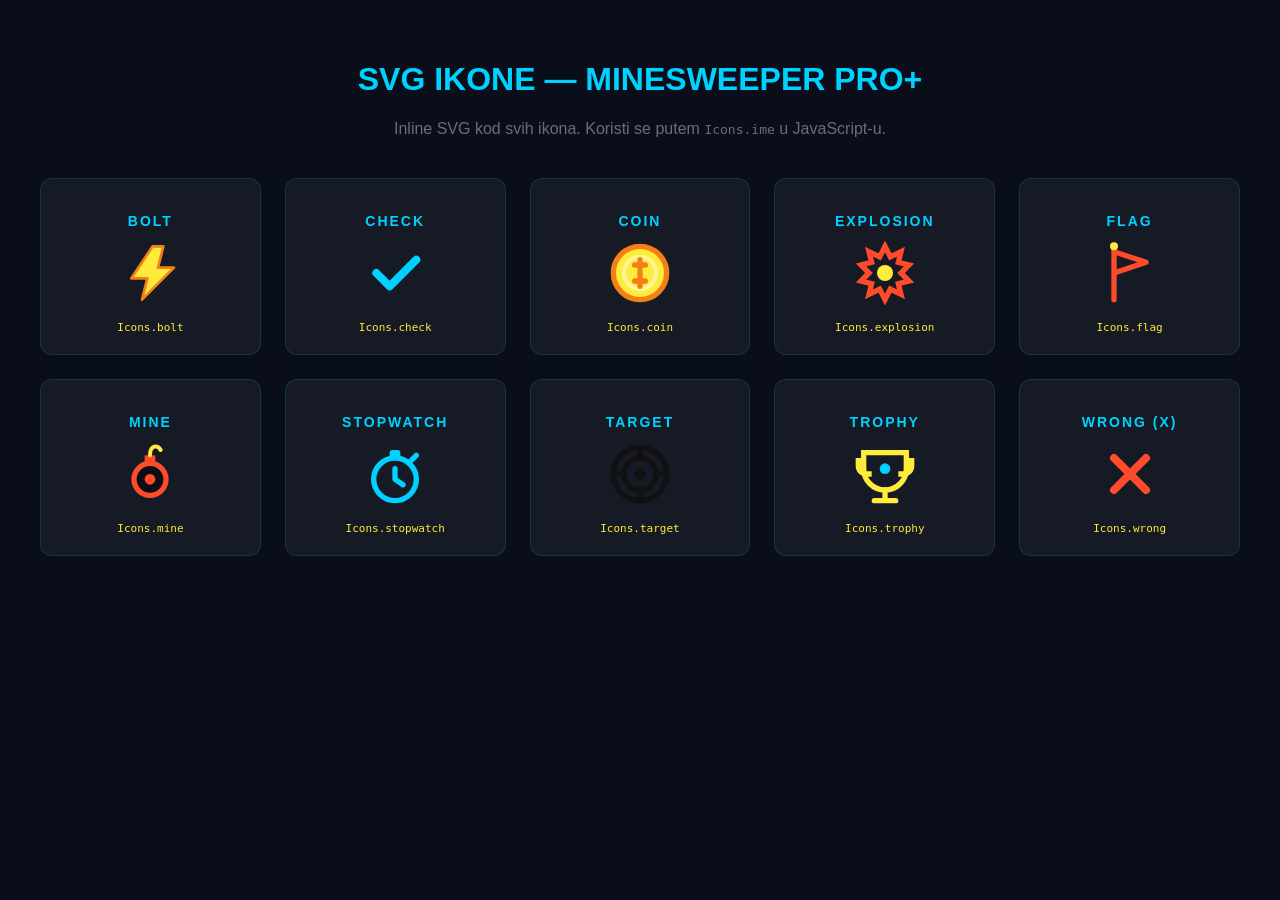
==== svg-icons.html @ 3e18c33c "feat: Complete UI overhaul with inline SVGs and Google-style Game Over cinematic sequence" ====
<!DOCTYPE html>
<html lang="hr">
<head>
    <meta charset="UTF-8">
    <title>SVG Ikone - Minesweeper Pro+</title>
    <style>
        /* ===== SVG IKONE KOD ===== */
        /* Ova stranica sadrži SVG inline kod svih ikona korištenih u igri.
           Svaka ikona se poziva pomoću njenog ID-a preko svg-loader.js */

        body {
            margin: 0;
            padding: 40px;
            background: #0a0e1a;
            color: #ccc;
            font-family: 'Rajdhani', sans-serif;
        }
        h1 { color: #00d2ff; text-align: center; }
        .icon-grid {
            display: grid;
            grid-template-columns: repeat(auto-fill, minmax(220px, 1fr));
            gap: 24px;
            max-width: 1200px;
            margin: 40px auto;
        }
        .icon-card {
            background: rgba(255,255,255,0.05);
            border: 1px solid rgba(0,210,255,0.15);
            border-radius: 12px;
            padding: 20px;
            text-align: center;
        }
        .icon-card h3 {
            color: #00d2ff;
            margin-bottom: 12px;
            font-size: 14px;
            text-transform: uppercase;
            letter-spacing: 2px;
        }
        .icon-card svg { width: 64px; height: 64px; }
        .icon-card code {
            display: block;
            margin-top: 12px;
            color: #ffeb3b;
            font-size: 11px;
        }
    </style>
</head>
<body>
    <h1>SVG IKONE — MINESWEEPER PRO+</h1>
    <p style="text-align:center;opacity:0.5;">Inline SVG kod svih ikona. Koristi se putem <code>Icons.ime</code> u JavaScript-u.</p>

    <div class="icon-grid">

        <!-- ===== BOLT (Munja) ===== -->
        <div class="icon-card">
            <h3>Bolt</h3>
            <svg id="svg-bolt" viewBox="0 0 24 24" xmlns="http://www.w3.org/2000/svg">
                <!-- Munja -->
                <path d="M13 2 L5 14 h6 l-2 8 L21 10 h-6 l2 -8z"
                      fill="#ffeb3b" stroke="#f57f17" stroke-width="1"
                      stroke-linejoin="round"/>
            </svg>
            <code>Icons.bolt</code>
        </div>

        <!-- ===== CHECK (Kvačica) ===== -->
        <div class="icon-card">
            <h3>Check</h3>
            <svg id="svg-check" viewBox="0 0 24 24" xmlns="http://www.w3.org/2000/svg">
                <!-- Animacija crtanja kvačice -->
                <style>
                    .check-path {
                        stroke-dasharray: 40;
                        stroke-dashoffset: 40;
                        animation: drawCheck 0.5s ease-out forwards;
                    }
                    @keyframes drawCheck {
                        to { stroke-dashoffset: 0; }
                    }
                </style>
                <!-- Kvačica -->
                <path d="M5 12l5 5L20 7"
                      fill="none" stroke="#00d2ff" stroke-width="3"
                      stroke-linecap="round" stroke-linejoin="round"
                      class="check-path"/>
            </svg>
            <code>Icons.check</code>
        </div>

        <!-- ===== COIN (Novčić) ===== -->
        <div class="icon-card">
            <h3>Coin</h3>
            <svg id="svg-coin" viewBox="0 0 24 24" xmlns="http://www.w3.org/2000/svg">
                <!-- Vanjski krug -->
                <circle cx="12" cy="12" r="10" fill="#ffeb3b" stroke="#f57f17" stroke-width="2"/>
                <!-- Unutarnji prsten -->
                <circle cx="12" cy="12" r="6" fill="none" stroke="#fff" stroke-width="1.5" opacity="0.5"/>
                <!-- Znak valute ($) -->
                <path d="M12 7 v10 M10 9 h4 M10 15 h4"
                      stroke="#f57f17" stroke-width="2" stroke-linecap="round"/>
            </svg>
            <code>Icons.coin</code>
        </div>

        <!-- ===== EXPLOSION (Eksplozija) ===== -->
        <div class="icon-card">
            <h3>Explosion</h3>
            <svg id="svg-explosion" viewBox="0 0 24 24" xmlns="http://www.w3.org/2000/svg">
                <!-- Animacije eksplozije -->
                <style>
                    .burst {
                        animation: burstExpand 1.5s cubic-bezier(0.175, 0.885, 0.32, 1.275) infinite;
                        transform-origin: center;
                    }
                    @keyframes burstExpand {
                        0%   { transform: scale(0.5) rotate(0deg);   opacity: 1;   stroke: #ffeb3b; }
                        50%  { transform: scale(1.2) rotate(45deg);  opacity: 0.8; stroke: #ff4b2b; }
                        100% { transform: scale(0.8) rotate(90deg);  opacity: 0;   stroke: #9c27b0; }
                    }
                    .core {
                        animation: corePulse 1s infinite alternate;
                        transform-origin: center;
                    }
                    @keyframes corePulse {
                        from { transform: scale(1); }
                        to   { transform: scale(2.5); fill: #ffffff; }
                    }
                </style>
                <!-- Zvijezda eksplozije -->
                <path d="M12 2l2 4 4-2-1 4 4 1-3 3 3 3-4 1 1 4-4-2-2 4-2-4-4 2 1-4-4-1 3-3-3-3 4-1-1-4 4 2z"
                      fill="none" stroke="#ff4b2b" stroke-width="2" class="burst"/>
                <!-- Jezgra -->
                <circle cx="12" cy="12" r="3" fill="#ffeb3b" class="core"/>
            </svg>
            <code>Icons.explosion</code>
        </div>

        <!-- ===== FLAG (Zastavica) ===== -->
        <div class="icon-card">
            <h3>Flag</h3>
            <svg id="svg-flag" viewBox="0 0 24 24" xmlns="http://www.w3.org/2000/svg">
                <!-- Stijeg zastavice -->
                <path d="M6 22V2 M6 4l12 4-12 4"
                      fill="none" stroke="#ff4b2b" stroke-width="2"
                      stroke-linecap="round" stroke-linejoin="round"/>
                <!-- Vrh stupa -->
                <circle cx="6" cy="2" r="1.5" fill="#ffeb3b"/>
            </svg>
            <code>Icons.flag</code>
        </div>

        <!-- ===== MINE (Mina) ===== -->
        <div class="icon-card">
            <h3>Mine</h3>
            <svg id="svg-mine" viewBox="0 0 24 24" xmlns="http://www.w3.org/2000/svg">
                <!-- Animacije za minu -->
                <style>
                    .fuse-spark {
                        stroke-dasharray: 10;
                        animation: fuseBurn 1s linear infinite;
                    }
                    @keyframes fuseBurn {
                        0%   { stroke-dashoffset: 10; }
                        100% { stroke-dashoffset: 0; }
                    }
                    .mine-blink {
                        animation: mineBlink 1s infinite alternate;
                        transform-origin: center;
                    }
                    @keyframes mineBlink {
                        from { fill: #ff4b2b; transform: scale(1); }
                        to   { fill: #ffeb3b; transform: scale(1.5); }
                    }
                </style>
                <!-- Tijelo mine -->
                <circle cx="12" cy="14" r="6" fill="rgba(0,0,0,0.5)" stroke="#ff4b2b" stroke-width="2"/>
                <!-- Detonator -->
                <rect x="10" y="5" width="4" height="3" fill="#ff4b2b"/>
                <!-- Fitilj s iskrom -->
                <path d="M12 5 C 12 1, 15 1, 16 3"
                      fill="none" stroke="#ffeb3b" stroke-width="1.5"
                      stroke-linecap="round" class="fuse-spark"/>
                <!-- Središte (blink) -->
                <circle cx="12" cy="14" r="2" fill="#ff4b2b" class="mine-blink"/>
            </svg>
            <code>Icons.mine</code>
        </div>

        <!-- ===== STOPWATCH (Štoperica) ===== -->
        <div class="icon-card">
            <h3>Stopwatch</h3>
            <svg id="svg-stopwatch" viewBox="0 0 24 24" xmlns="http://www.w3.org/2000/svg">
                <!-- Krug sata -->
                <circle cx="12" cy="14" r="8" fill="none" stroke="#00d2ff" stroke-width="2"/>
                <!-- Gumb na vrhu -->
                <rect x="10" y="3" width="4" height="3" rx="1" fill="#00d2ff"/>
                <!-- Kazaljke -->
                <path d="M12 10 v4 l3 2"
                      fill="none" stroke="#00d2ff" stroke-width="2"
                      stroke-linecap="round" stroke-linejoin="round"/>
                <!-- Bočni gumb -->
                <path d="M18 7 l2 -2"
                      stroke="#00d2ff" stroke-width="2" stroke-linecap="round"/>
            </svg>
            <code>Icons.stopwatch</code>
        </div>

        <!-- ===== TARGET (Nišan) ===== -->
        <div class="icon-card">
            <h3>Target</h3>
            <svg id="svg-target" viewBox="0 0 24 24" xmlns="http://www.w3.org/2000/svg">
                <!-- Vanjski krug -->
                <circle cx="12" cy="12" r="10" fill="none" stroke="#111" stroke-width="2"/>
                <!-- Unutarnji krug -->
                <circle cx="12" cy="12" r="6" fill="none" stroke="#111" stroke-width="2"/>
                <!-- Središte (bullseye) -->
                <circle cx="12" cy="12" r="2" fill="#111"/>
                <!-- Križne linije nišana -->
                <path d="M12 2 v4 M12 18 v4 M2 12 h4 M18 12 h4"
                      stroke="#111" stroke-width="2" stroke-linecap="round"/>
            </svg>
            <code>Icons.target</code>
        </div>

        <!-- ===== TROPHY (Pehar) ===== -->
        <div class="icon-card">
            <h3>Trophy</h3>
            <svg id="svg-trophy" viewBox="0 0 24 24" xmlns="http://www.w3.org/2000/svg">
                <!-- Animacija dragulja -->
                <style>
                    .trophy-gem {
                        animation: gemGlow 1.5s infinite alternate;
                        transform-origin: center;
                    }
                    @keyframes gemGlow {
                        from { opacity: 0.5; filter: blur(1px); }
                        to   { opacity: 1;   filter: blur(2px) drop-shadow(0 0 8px #00d2ff); }
                    }
                </style>
                <!-- Pehar -->
                <path d="M4 4h16v6a8 8 0 0 1-16 0z"
                      fill="none" stroke="#ffeb3b" stroke-width="2"/>
                <!-- Postolje -->
                <path d="M12 18v4 m-4 0h8"
                      stroke="#ffeb3b" stroke-width="2" stroke-linecap="round"/>
                <!-- Ručke -->
                <path d="M4 7H2v2a3 3 0 0 0 3 3h2 m13-5h2v2a3 3 0 0 1-3 3h-2"
                      fill="none" stroke="#ffeb3b" stroke-width="2"/>
                <!-- Dragulj u sredini -->
                <circle cx="12" cy="10" r="2" fill="#00d2ff" class="trophy-gem"/>
            </svg>
            <code>Icons.trophy</code>
        </div>

        <!-- ===== WRONG (Pogrešno/X) ===== -->
        <div class="icon-card">
            <h3>Wrong (X)</h3>
            <svg id="svg-wrong" viewBox="0 0 24 24" xmlns="http://www.w3.org/2000/svg">
                <path d="M18 6L6 18M6 6l12 12" 
                      stroke="#ff4b2b" stroke-width="3" 
                      stroke-linecap="round" stroke-linejoin="round"/>
            </svg>
            <code>Icons.wrong</code>
        </div>

    </div>
</body>
</html>
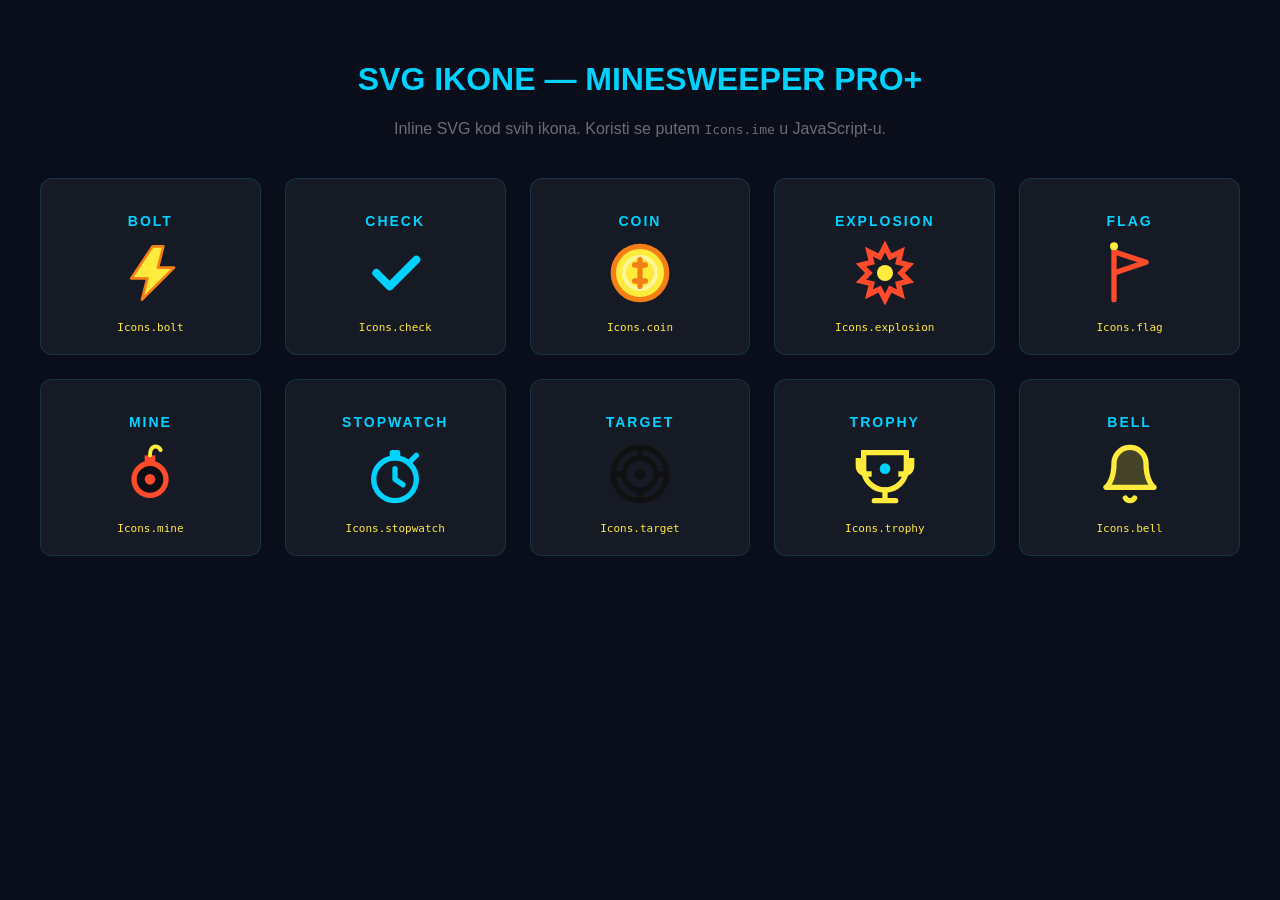
==== commit 7294aa30: "Enhancement: Integrated custom notification system, console cheats, and optimized SVG asset manageme" ====
--- a/svg-icons.html
+++ b/svg-icons.html
@@ -253,17 +253,19 @@
             <code>Icons.trophy</code>
         </div>
 
-        <!-- ===== WRONG (Pogrešno/X) ===== -->
-        <div class="icon-card">
-            <h3>Wrong (X)</h3>
-            <svg id="svg-wrong" viewBox="0 0 24 24" xmlns="http://www.w3.org/2000/svg">
-                <path d="M18 6L6 18M6 6l12 12" 
-                      stroke="#ff4b2b" stroke-width="3" 
-                      stroke-linecap="round" stroke-linejoin="round"/>
-            </svg>
-            <code>Icons.wrong</code>
-        </div>
-
+        <!-- ===== BELL (Zvono) ===== -->
+        <div class="icon-card">
+            <h3>Bell</h3>
+            <svg id="svg-bell" viewBox="0 0 24 24" xmlns="http://www.w3.org/2000/svg">
+                <path d="M18 8A6 6 0 0 0 6 8c0 7-3 9-3 9h18s-3-2-3-9" 
+                      fill="rgba(255, 235, 59, 0.2)" stroke="#ffeb3b" stroke-width="2" 
+                      stroke-linecap="round" stroke-linejoin="round"/>
+                <path d="M13.73 21a2 2 0 0 1-3.46 0" 
+                      fill="#ffeb3b" stroke="#ffeb3b" stroke-width="2" 
+                      stroke-linecap="round" stroke-linejoin="round"/>
+            </svg>
+            <code>Icons.bell</code>
+        </div>
     </div>
 </body>
 </html>
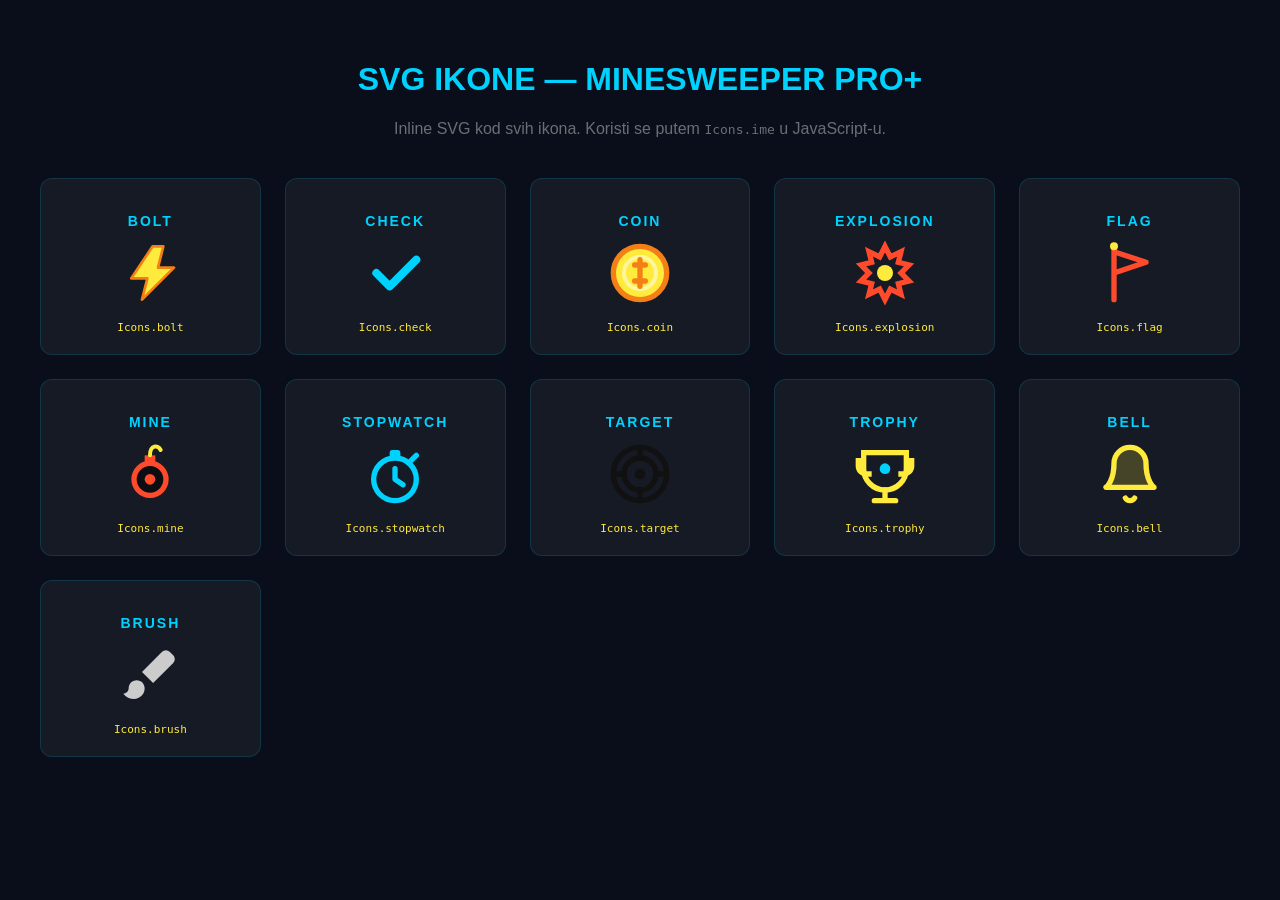
==== commit 1d1ab111: "Professional UI Overhaul: Modernized aesthetics, added ambient animations, custom notification syste" ====
--- a/svg-icons.html
+++ b/svg-icons.html
@@ -1,3 +1,9 @@
+<!-- /* 
+   MINESWEEPER PRO+ - SVG ICON LIBRARY
+   Ova datoteka sadrži kompletan SVG kod svih ikona korištenih u igri.
+   Ikone su optimizirane za brzu integraciju putem svg-loader.js.
+*/ -->
+
 <!DOCTYPE html>
 <html lang="hr">
 <head>
@@ -266,6 +272,16 @@
             </svg>
             <code>Icons.bell</code>
         </div>
+        
+        <!-- ===== BRUSH (Kist) ===== -->
+        <div class="icon-card">
+            <h3>Brush</h3>
+            <svg viewBox="0 0 24 24" xmlns="http://www.w3.org/2000/svg">
+                <path d="M7 14c-1.66 0-3 1.34-3 3 0 1.31-1.16 2-2 2 .92 1.22 2.49 2 4 2 2.21 0 4-1.79 4-4 0-1.66-1.34-3-3-3zm13.71-9.37l-1.34-1.34a2 2 0 0 0-2.83 0L9 10.83l4.17 4.17 7.54-7.53a2 2 0 0 0 0-2.84z" 
+                      fill="currentColor"/>
+            </svg>
+            <code>Icons.brush</code>
+        </div>
     </div>
 </body>
 </html>
